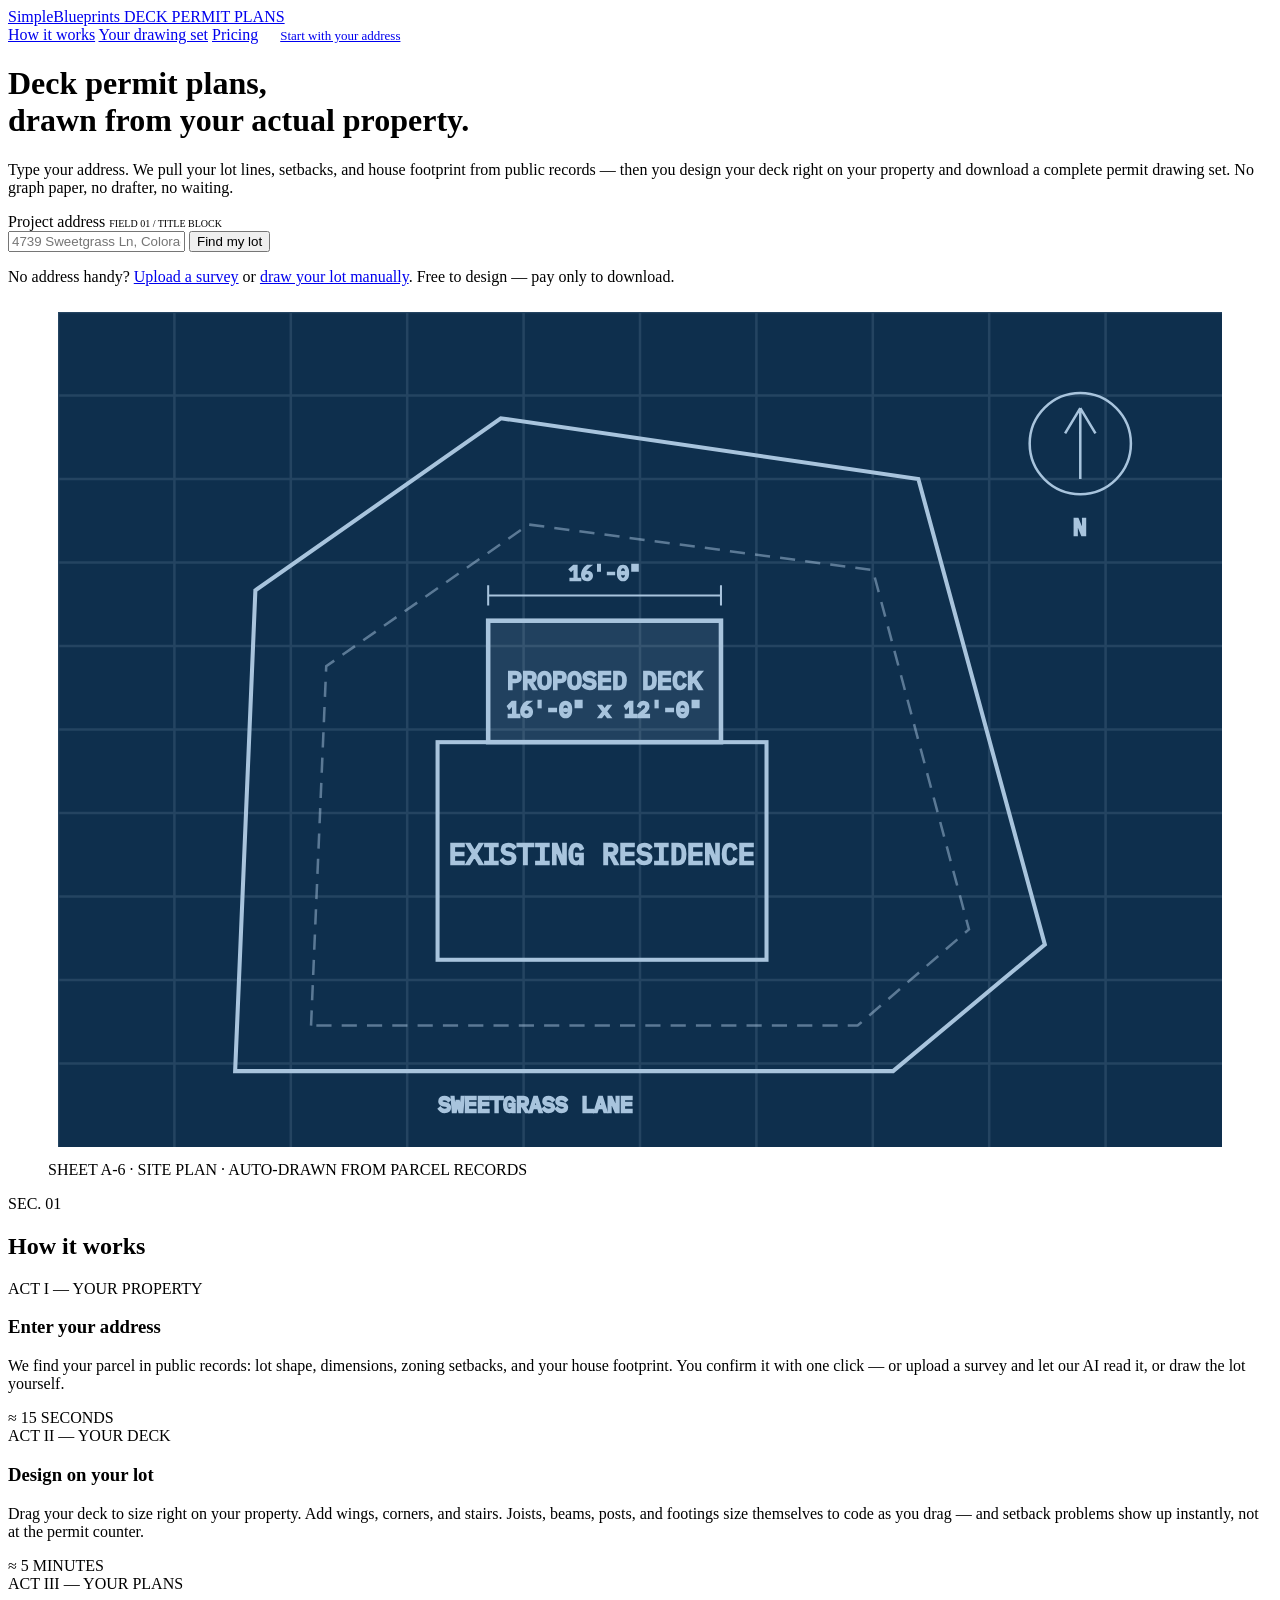
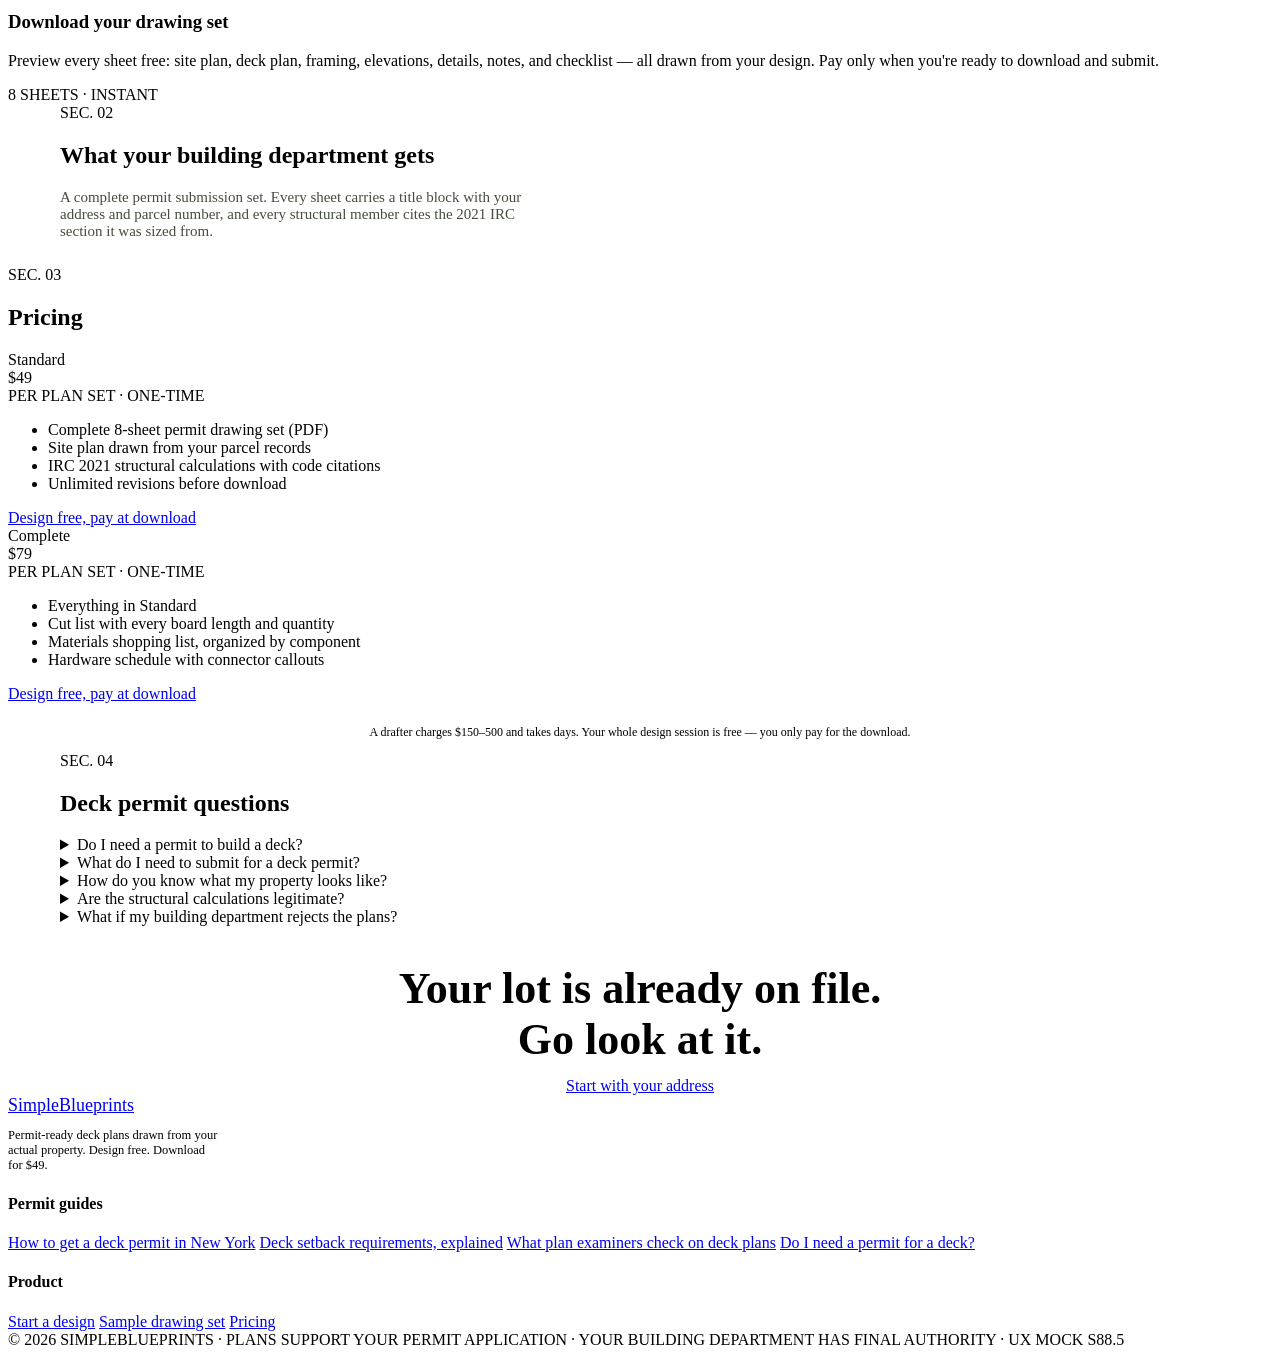
==== backend/static/uxmock/index.html @ 94072fe0 "S88.5: mount UX mock at /mock (fenced revert block in main.py + backend/static/uxmock/). Clean-sheet" ====
<!DOCTYPE html>
<html lang="en">
<head>
<meta charset="UTF-8">
<meta name="viewport" content="width=device-width, initial-scale=1.0">
<title>Deck Permit Plans From Your Address | SimpleBlueprints</title>
<meta name="description" content="Permit-ready deck plans drawn from your actual property. Enter your address, design your deck, and download a complete 7-sheet permit drawing set with IRC structural calculations. Free to design, $49 to download.">
<meta name="keywords" content="deck permit plans, permit ready deck plans, deck plan generator, deck blueprint for permit, deck plans for permits">
<meta name="robots" content="noindex">
<meta property="og:type" content="website">
<meta property="og:title" content="Deck Permit Plans From Your Address | SimpleBlueprints">
<meta property="og:description" content="Enter your address. We pull your lot, setbacks, and house from public records, and you design your deck on your actual property. Complete permit drawing set, $49.">
<meta property="og:url" content="https://simpleblueprints.xyz/">
<meta property="og:site_name" content="SimpleBlueprints">
<meta name="twitter:card" content="summary_large_image">
<link rel="icon" href="data:image/svg+xml,<svg xmlns='http://www.w3.org/2000/svg' viewBox='0 0 32 32'><rect width='32' height='32' rx='4' fill='%2317456e'/><path d='M7 24 V10 h18 v14 z M7 17 h18 M13 10 v14' stroke='white' stroke-width='1.6' fill='none'/></svg>">
<link rel="preconnect" href="https://fonts.googleapis.com">
<link rel="preconnect" href="https://fonts.gstatic.com" crossorigin>
<link href="https://fonts.googleapis.com/css2?family=Barlow+Condensed:wght@500;600;700&family=Public+Sans:ital,wght@0,400;0,600;1,400&family=IBM+Plex+Mono:wght@400;500&display=swap" rel="stylesheet">
<link rel="stylesheet" href="/static/uxmock/css/site.css">
<script type="application/ld+json">
{
  "@context": "https://schema.org",
  "@type": "FAQPage",
  "mainEntity": [
    {"@type": "Question", "name": "Do I need a permit to build a deck?",
     "acceptedAnswer": {"@type": "Answer", "text": "In most jurisdictions, yes. Decks attached to a house, taller than 30 inches, or larger than 200 square feet typically require a building permit with a site plan and structural drawings. Your local building department makes the final call."}},
    {"@type": "Question", "name": "What do I need to submit for a deck permit?",
     "acceptedAnswer": {"@type": "Answer", "text": "Most building departments ask for a site plan showing your lot, house, deck, and setbacks, plus framing plans, elevations, structural details, and general notes. SimpleBlueprints generates all of these as one 8-sheet drawing set from your design."}},
    {"@type": "Question", "name": "How does SimpleBlueprints know my property?",
     "acceptedAnswer": {"@type": "Answer", "text": "We look up your parcel in public records to get your lot shape, dimensions, and zoning setbacks, and detect your house footprint from mapping data. You confirm and adjust everything before designing. You can also upload a property survey or draw your lot manually."}},
    {"@type": "Question", "name": "How much do deck permit plans cost?",
     "acceptedAnswer": {"@type": "Answer", "text": "Designing your deck and previewing every sheet is free. Downloading your complete permit drawing set costs $49, or $79 with a full cut list and materials shopping list. Hiring a drafter typically costs $150 to $500 and takes days."}},
    {"@type": "Question", "name": "Are the structural calculations code-compliant?",
     "acceptedAnswer": {"@type": "Answer", "text": "Joists, beams, posts, and footings are sized from the 2021 International Residential Code prescriptive tables, with the code sections cited on your plans. Your building department always has final authority over approval."}}
  ]
}
</script>
</head>
<body>

<nav class="nav" aria-label="Main">
  <a class="wordmark" href="/mock">
    <span class="wm-main">SimpleBlueprints</span>
    <span class="wm-sub">DECK PERMIT PLANS</span>
  </a>
  <div class="nav-links">
    <a href="#how">How it works</a>
    <a href="#sheets">Your drawing set</a>
    <a href="#pricing">Pricing</a>
    <a class="btn primary" style="padding:9px 18px;font-size:13px" href="/mock/app">Start with your address</a>
  </div>
</nav>

<header class="hero">
  <div>
    <h1>Deck permit plans,<br>drawn from <span class="accent">your actual property.</span></h1>
    <p class="lede">Type your address. We pull your lot lines, setbacks, and house footprint from public records — then you design your deck right on your property and download a complete permit drawing set. No graph paper, no drafter, no waiting.</p>

    <form class="addr-card sheet" action="/mock/app" method="get" aria-label="Start with your address">
      <div class="addr-head">
        <span class="tb-label">Project address</span>
        <span class="mono" style="font-size:10px;color:var(--mut)">FIELD 01 / TITLE BLOCK</span>
      </div>
      <div class="addr-row">
        <input type="text" name="address" placeholder="4739 Sweetgrass Ln, Colorado Springs, CO" autocomplete="street-address" aria-label="Property address">
        <button class="btn primary" type="submit">Find my lot</button>
      </div>
      <p class="addr-alt">No address handy? <a href="/mock/app?mode=survey">Upload a survey</a> or <a href="/mock/app?mode=manual">draw your lot manually</a>. Free to design — pay only to download.</p>
    </form>
  </div>

  <figure class="hero-fig">
    <div class="sheet" style="padding:10px">
      <!-- cyanotype site plan vignette -->
      <svg viewBox="0 0 460 330" role="img" aria-label="Sample site plan drawing of a lot with a house and deck">
        <rect width="460" height="330" fill="#0e2f4d"/>
        <g stroke="#a8c4dd" fill="none" stroke-width="1">
          <g opacity=".14">
            <path d="M0 0 H460 M0 33 H460 M0 66 H460 M0 99 H460 M0 132 H460 M0 165 H460 M0 198 H460 M0 231 H460 M0 264 H460 M0 297 H460"/>
            <path d="M0 0 V330 M46 0 V330 M92 0 V330 M138 0 V330 M184 0 V330 M230 0 V330 M276 0 V330 M322 0 V330 M368 0 V330 M414 0 V330"/>
          </g>
          <polygon points="70,300 78,110 175,42 340,66 390,250 330,300" stroke-width="1.6"/>
          <polygon points="100,282 106,140 186,84 322,102 360,244 316,282" stroke-dasharray="6 4" opacity=".5"/>
          <rect x="150" y="170" width="130" height="86" stroke-width="1.6"/>
          <text x="215" y="218" fill="#a8c4dd" font-family="IBM Plex Mono, monospace" font-size="11" text-anchor="middle">EXISTING RESIDENCE</text>
          <rect x="170" y="122" width="92" height="48" stroke-width="1.8" fill="#a8c4dd" fill-opacity=".12"/>
          <text x="216" y="149" fill="#e9f1f8" font-family="IBM Plex Mono, monospace" font-size="10" text-anchor="middle">PROPOSED DECK</text>
          <text x="216" y="160" fill="#a8c4dd" font-family="IBM Plex Mono, monospace" font-size="8.5" text-anchor="middle">16'-0" x 12'-0"</text>
          <path d="M170 112 H262 M170 108 V116 M262 108 V116" stroke-width=".8"/>
          <text x="216" y="106" fill="#a8c4dd" font-family="IBM Plex Mono, monospace" font-size="8" text-anchor="middle">16'-0"</text>
          <circle cx="404" cy="52" r="20"/><path d="M404 66 V38 M404 38 l-6 10 M404 38 l6 10"/>
          <text x="404" y="88" fill="#a8c4dd" font-family="IBM Plex Mono, monospace" font-size="9" text-anchor="middle">N</text>
          <text x="150" y="316" fill="#a8c4dd" font-family="IBM Plex Mono, monospace" font-size="8.5">SWEETGRASS LANE</text>
        </g>
      </svg>
    </div>
    <figcaption class="cap">SHEET A-6 · SITE PLAN · AUTO-DRAWN FROM PARCEL RECORDS</figcaption>
  </figure>
</header>

<section class="section" id="how" aria-labelledby="how-h">
  <div class="sec-head"><span class="sec-no">SEC. 01</span><h2 id="how-h">How it works</h2></div>
  <div class="acts">
    <article class="act">
      <div class="act-tag">ACT I — YOUR PROPERTY</div>
      <h3>Enter your address</h3>
      <p>We find your parcel in public records: lot shape, dimensions, zoning setbacks, and your house footprint. You confirm it with one click — or upload a survey and let our AI read it, or draw the lot yourself.</p>
      <div class="act-time">≈ 15 SECONDS</div>
    </article>
    <article class="act">
      <div class="act-tag">ACT II — YOUR DECK</div>
      <h3>Design on your lot</h3>
      <p>Drag your deck to size right on your property. Add wings, corners, and stairs. Joists, beams, posts, and footings size themselves to code as you drag — and setback problems show up instantly, not at the permit counter.</p>
      <div class="act-time">≈ 5 MINUTES</div>
    </article>
    <article class="act">
      <div class="act-tag">ACT III — YOUR PLANS</div>
      <h3>Download your drawing set</h3>
      <p>Preview every sheet free: site plan, deck plan, framing, elevations, details, notes, and checklist — all drawn from your design. Pay only when you're ready to download and submit.</p>
      <div class="act-time">8 SHEETS · INSTANT</div>
    </article>
  </div>
</section>

<section class="section" id="sheets" aria-labelledby="sheets-h" style="background:var(--paper);max-width:none">
  <div style="max-width:1160px;margin:0 auto">
    <div class="sec-head"><span class="sec-no">SEC. 02</span><h2 id="sheets-h">What your building department gets</h2></div>
    <p style="max-width:64ch;margin-bottom:26px;color:#454d3f;font-size:15px">A complete permit submission set. Every sheet carries a title block with your address and parcel number, and every structural member cites the 2021 IRC section it was sized from.</p>
    <div class="sheets-strip" id="sample-sheets"><!-- filled by JS --></div>
  </div>
</section>

<section class="section" id="pricing" aria-labelledby="pricing-h">
  <div class="sec-head"><span class="sec-no">SEC. 03</span><h2 id="pricing-h">Pricing</h2></div>
  <div class="pricing">
    <div class="price-card">
      <div class="pc-tier">Standard</div>
      <div class="pc-price"><span>$</span>49</div>
      <div class="pc-per">PER PLAN SET · ONE-TIME</div>
      <ul>
        <li>Complete 8-sheet permit drawing set (PDF)</li>
        <li>Site plan drawn from your parcel records</li>
        <li>IRC 2021 structural calculations with code citations</li>
        <li>Unlimited revisions before download</li>
      </ul>
      <a class="btn ghost" href="/mock/app">Design free, pay at download</a>
    </div>
    <div class="price-card featured">
      <div class="pc-tier">Complete</div>
      <div class="pc-price"><span>$</span>79</div>
      <div class="pc-per">PER PLAN SET · ONE-TIME</div>
      <ul>
        <li>Everything in Standard</li>
        <li>Cut list with every board length and quantity</li>
        <li>Materials shopping list, organized by component</li>
        <li>Hardware schedule with connector callouts</li>
      </ul>
      <a class="btn primary" href="/mock/app">Design free, pay at download</a>
    </div>
  </div>
  <p style="text-align:center;margin-top:22px;font-family:var(--mono);font-size:12px;color:var(--mut)">A drafter charges $150–500 and takes days. Your whole design session is free — you only pay for the download.</p>
</section>

<section class="section" aria-labelledby="faq-h" style="background:var(--paper);max-width:none">
  <div style="max-width:1160px;margin:0 auto">
    <div class="sec-head"><span class="sec-no">SEC. 04</span><h2 id="faq-h">Deck permit questions</h2></div>
    <div class="faq">
      <details>
        <summary>Do I need a permit to build a deck?</summary>
        <p class="faq-a">In most jurisdictions, yes. Decks attached to a house, taller than 30 inches above grade, or larger than about 200 square feet typically require a building permit — which means a site plan and structural drawings. Your local building department makes the final call, and it's always worth a phone call to confirm before you build.</p>
      </details>
      <details>
        <summary>What do I need to submit for a deck permit?</summary>
        <p class="faq-a">Most departments want a site plan showing your lot, house, the proposed deck, and setback distances; a framing plan; elevations; structural details for footings, posts, and the ledger connection; and general notes. SimpleBlueprints generates all of these from one design session, in one drawing set.</p>
      </details>
      <details>
        <summary>How do you know what my property looks like?</summary>
        <p class="faq-a">We look up your parcel in public records to get your lot boundary, dimensions, and zoning setbacks, and detect your house footprint from public mapping data. Nothing is submitted anywhere — you confirm and adjust everything yourself before designing. If records for your lot are thin, upload your property survey and our AI will read it, or draw the lot manually.</p>
      </details>
      <details>
        <summary>Are the structural calculations legitimate?</summary>
        <p class="faq-a">Joists, beams, posts, and footings are sized from the 2021 International Residential Code prescriptive tables (R507), adjusted for your snow load and frost depth, with the code sections printed on your plans. Plans support your permit application; the building department always has final authority.</p>
      </details>
      <details>
        <summary>What if my building department rejects the plans?</summary>
        <p class="faq-a">Come back, revise your design, and re-download — revisions to a purchased plan set are free. Departments usually mark up exactly what they want changed, and most changes take minutes in the designer.</p>
      </details>
    </div>
  </div>
</section>

<section class="section" style="text-align:center">
  <h2 class="disp" style="font-size:clamp(26px,4vw,44px);margin-bottom:12px">Your lot is already on file.<br>Go look at it.</h2>
  <a class="btn primary" style="font-size:16px;padding:15px 30px" href="/mock/app">Start with your address</a>
</section>

<footer class="footer">
  <div class="f-grid">
    <div>
      <a class="wordmark" href="/mock" style="margin-bottom:8px"><span class="wm-main" style="font-size:18px">SimpleBlueprints</span></a>
      <p style="font-size:12.5px;color:var(--mut);max-width:34ch">Permit-ready deck plans drawn from your actual property. Design free. Download for $49.</p>
    </div>
    <div>
      <h4>Permit guides</h4>
      <a href="#" title="Planned content">How to get a deck permit in New York</a>
      <a href="#" title="Planned content">Deck setback requirements, explained</a>
      <a href="#" title="Planned content">What plan examiners check on deck plans</a>
      <a href="#" title="Planned content">Do I need a permit for a deck?</a>
    </div>
    <div>
      <h4>Product</h4>
      <a href="/mock/app">Start a design</a>
      <a href="#sheets">Sample drawing set</a>
      <a href="#pricing">Pricing</a>
    </div>
  </div>
  <div class="f-legal">© 2026 SIMPLEBLUEPRINTS · PLANS SUPPORT YOUR PERMIT APPLICATION · YOUR BUILDING DEPARTMENT HAS FINAL AUTHORITY · UX MOCK S88.5</div>
</footer>

<script src="/static/uxmock/js/spec.js"></script>
<script src="/static/uxmock/js/sheets.js"></script>
<script>
// Render the 7 sample sheet thumbnails from a canned demo design
document.addEventListener('DOMContentLoaded', function () {
  var demo = SBPSheets.demoState();
  var strip = document.getElementById('sample-sheets');
  SBPSheets.sheetList().forEach(function (s) {
    var d = document.createElement('div');
    d.className = 'sheet-thumb';
    d.innerHTML = SBPSheets.render(s.id, demo, { thumb: true }) +
      '<div class="st-cap"><b>' + s.no + '</b><span>' + s.name + '</span></div>';
    strip.appendChild(d);
  });
});
</script>
</body>
</html>
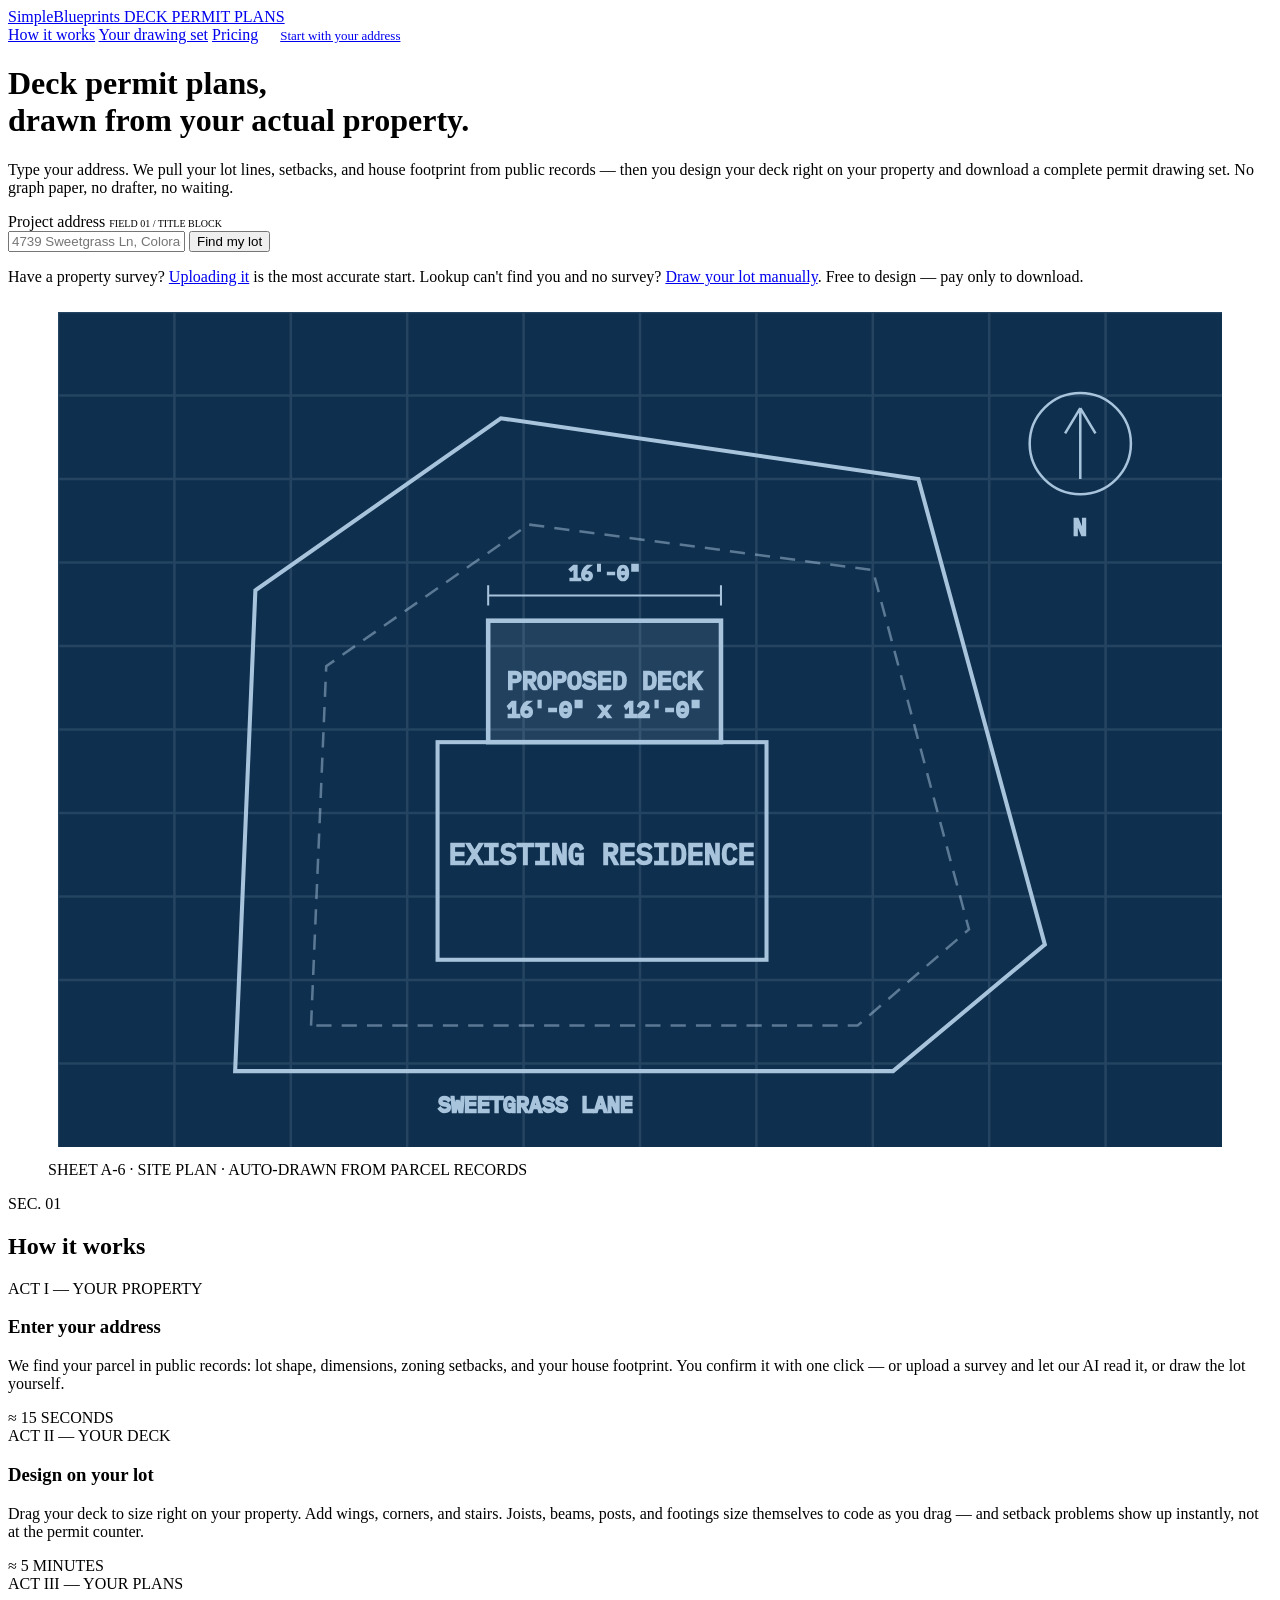
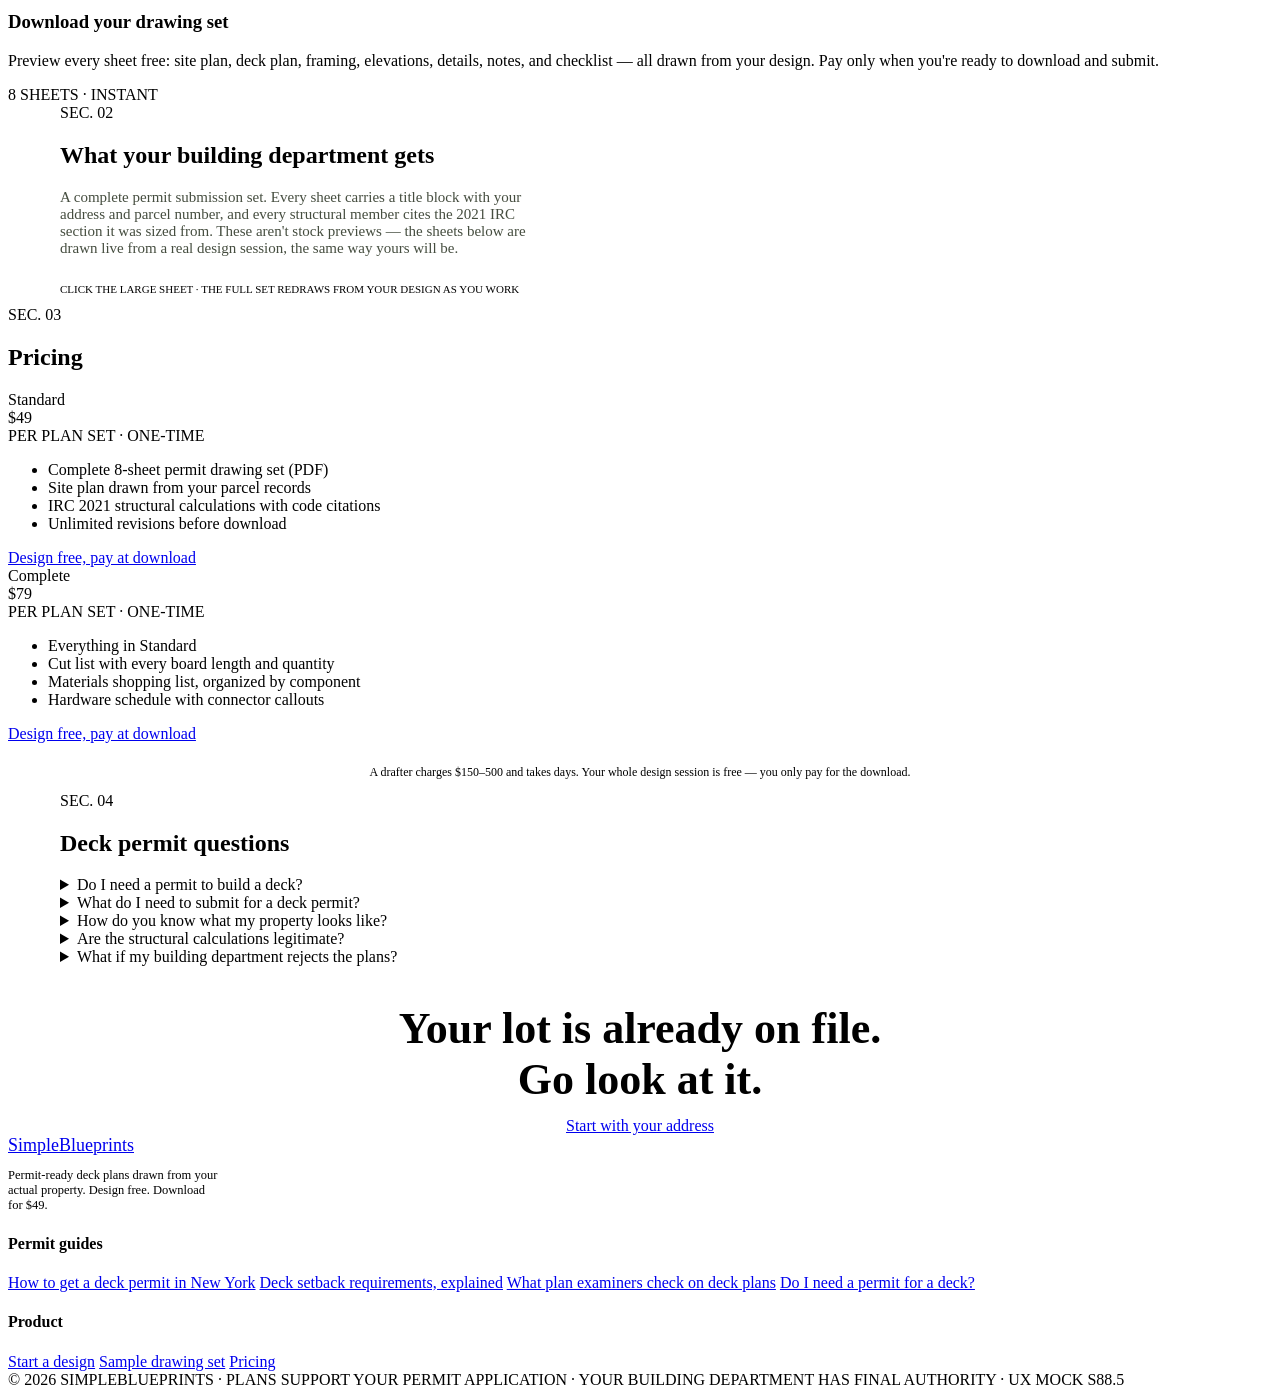
==== commit e0d8da2a: "S88.5 push 3: featured deck-plan sheet + richer sheet annotations (fix cover clipping, site setback " ====
--- a/backend/static/uxmock/index.html
+++ b/backend/static/uxmock/index.html
@@ -66,7 +66,7 @@
         <input type="text" name="address" placeholder="4739 Sweetgrass Ln, Colorado Springs, CO" autocomplete="street-address" aria-label="Property address">
         <button class="btn primary" type="submit">Find my lot</button>
       </div>
-      <p class="addr-alt">No address handy? <a href="/mock/app?mode=survey">Upload a survey</a> or <a href="/mock/app?mode=manual">draw your lot manually</a>. Free to design — pay only to download.</p>
+      <p class="addr-alt">Have a property survey? <a href="/mock/app?mode=survey">Uploading it</a> is the most accurate start. Lookup can't find you and no survey? <a href="/mock/app?mode=manual">Draw your lot manually</a>. Free to design — pay only to download.</p>
     </form>
   </div>
 
@@ -126,8 +126,9 @@
 <section class="section" id="sheets" aria-labelledby="sheets-h" style="background:var(--paper);max-width:none">
   <div style="max-width:1160px;margin:0 auto">
     <div class="sec-head"><span class="sec-no">SEC. 02</span><h2 id="sheets-h">What your building department gets</h2></div>
-    <p style="max-width:64ch;margin-bottom:26px;color:#454d3f;font-size:15px">A complete permit submission set. Every sheet carries a title block with your address and parcel number, and every structural member cites the 2021 IRC section it was sized from.</p>
+    <p style="max-width:64ch;margin-bottom:26px;color:#454d3f;font-size:15px">A complete permit submission set. Every sheet carries a title block with your address and parcel number, and every structural member cites the 2021 IRC section it was sized from. These aren't stock previews — the sheets below are drawn live from a real design session, the same way yours will be.</p>
     <div class="sheets-strip" id="sample-sheets"><!-- filled by JS --></div>
+    <p style="margin-top:14px;font-family:var(--mono);font-size:11px;color:var(--mut)">CLICK THE LARGE SHEET · THE FULL SET REDRAWS FROM YOUR DESIGN AS YOU WORK</p>
   </div>
 </section>
 
@@ -225,11 +226,15 @@
 document.addEventListener('DOMContentLoaded', function () {
   var demo = SBPSheets.demoState();
   var strip = document.getElementById('sample-sheets');
-  SBPSheets.sheetList().forEach(function (s) {
+  var featured = 'plan';
+  var list = SBPSheets.sheetList().slice().sort(function (a, b) {
+    return (a.id === featured ? -1 : 0) - (b.id === featured ? -1 : 0);
+  });
+  list.forEach(function (s) {
     var d = document.createElement('div');
-    d.className = 'sheet-thumb';
+    d.className = 'sheet-thumb' + (s.id === featured ? ' feature' : '');
     d.innerHTML = SBPSheets.render(s.id, demo, { thumb: true }) +
-      '<div class="st-cap"><b>' + s.no + '</b><span>' + s.name + '</span></div>';
+      '<div class="st-cap"><b>' + s.no + '</b><span>' + s.name + (s.id === featured ? ' · DRAWN FROM A LIVE DESIGN' : '') + '</span></div>';
     strip.appendChild(d);
   });
 });
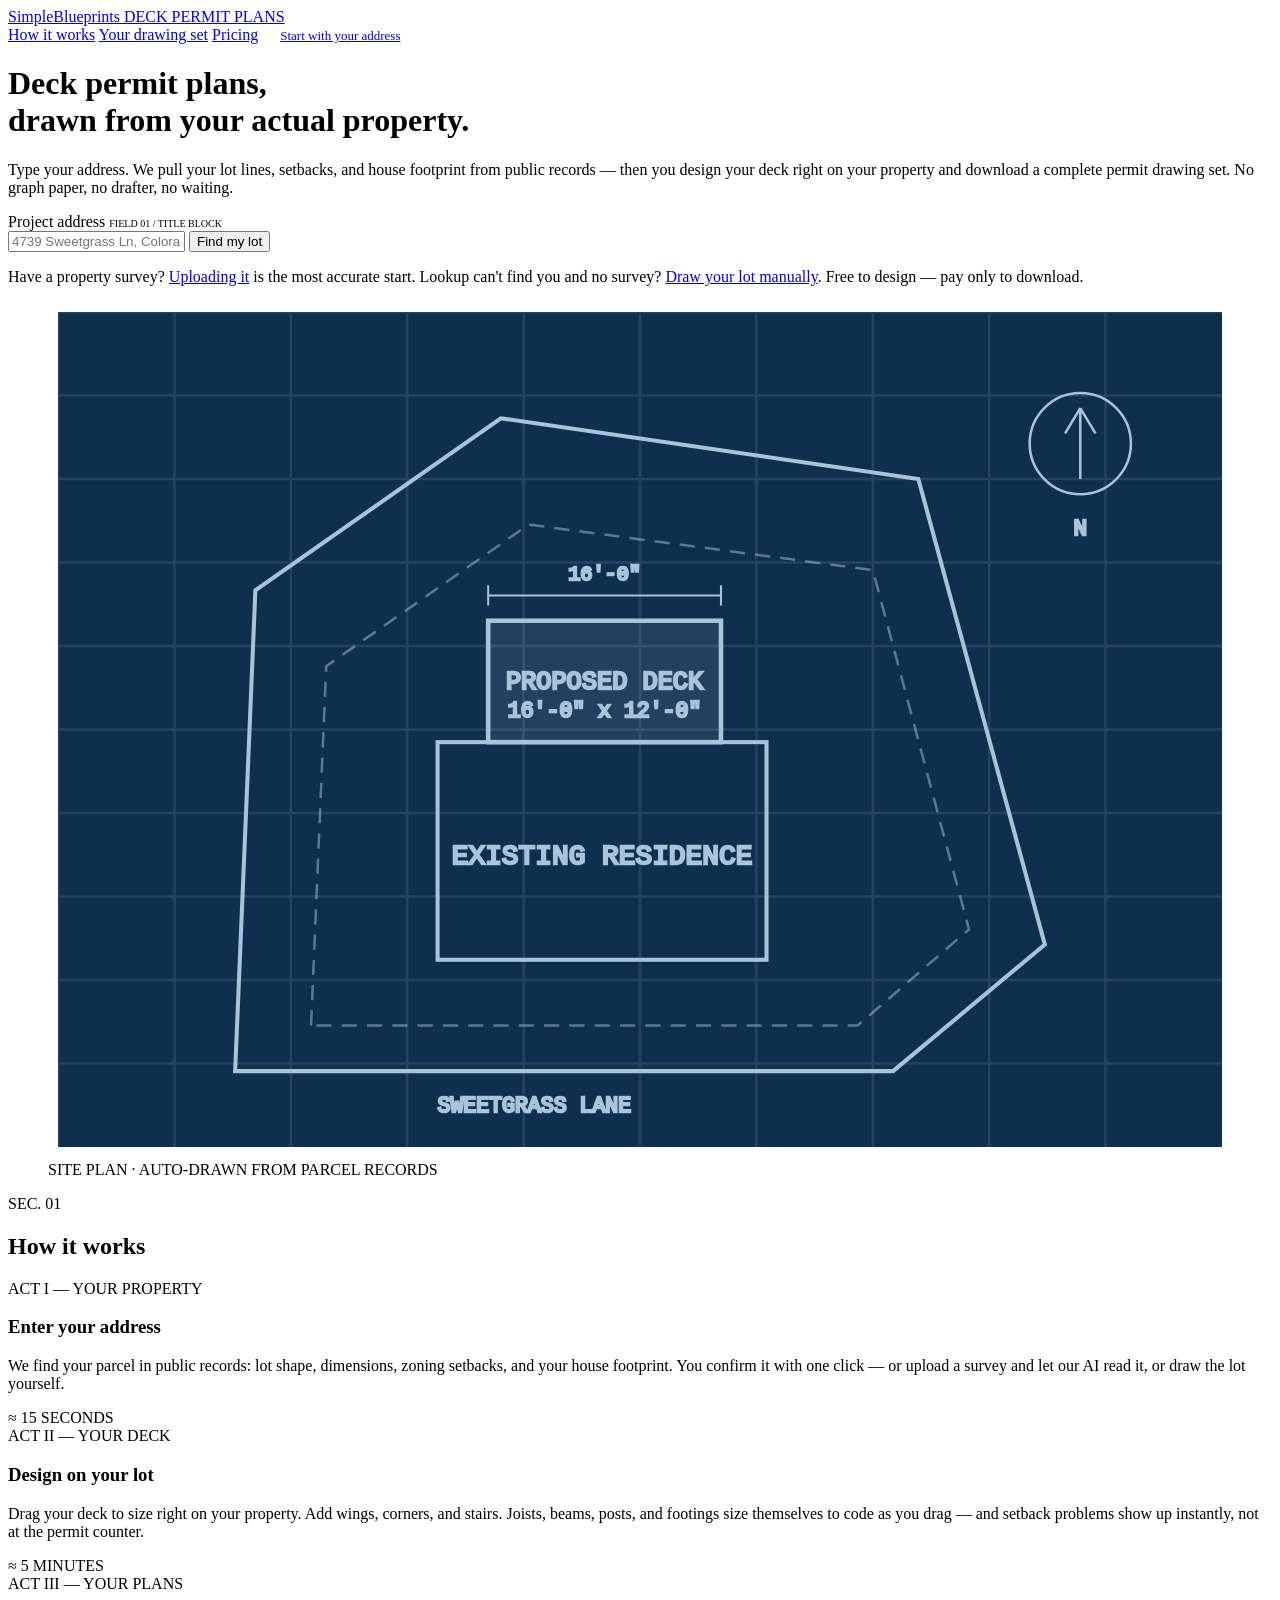
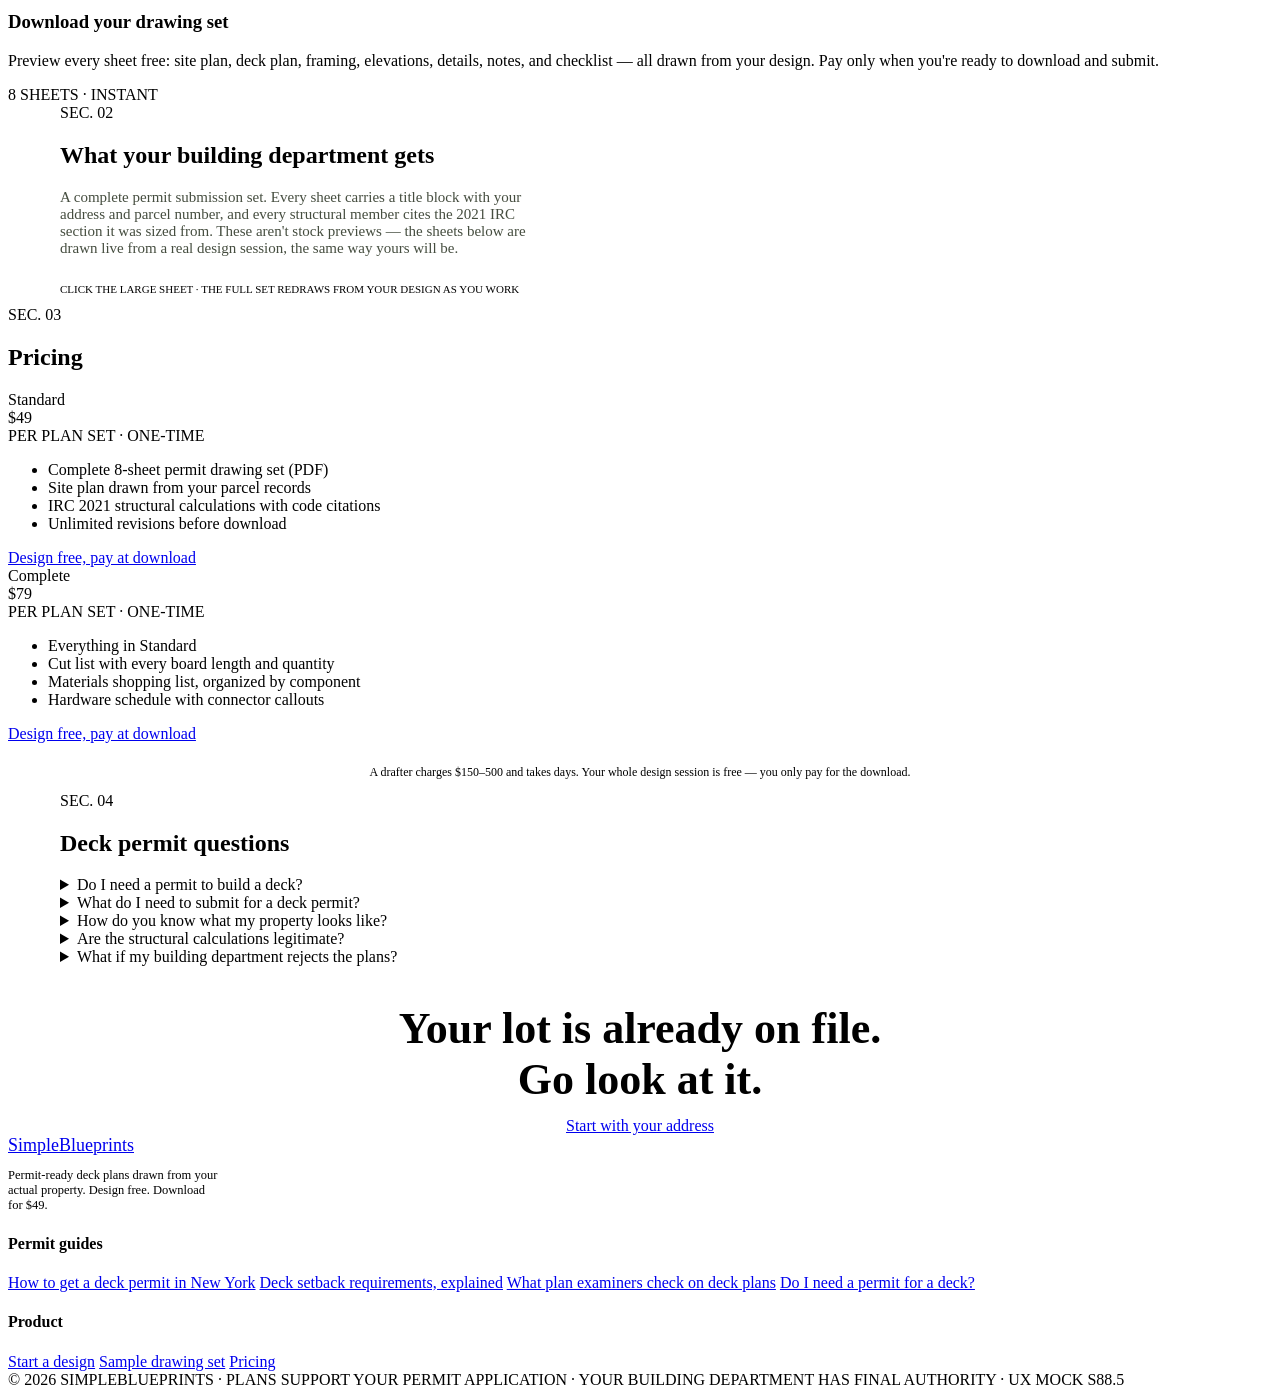
==== commit ae7e6fef: "S88.5 push 10: single source of truth for sheet imagery -- landing hero + sample strip now use REAL " ====
--- a/backend/static/uxmock/index.html
+++ b/backend/static/uxmock/index.html
@@ -16,7 +16,7 @@
 <link rel="icon" href="data:image/svg+xml,<svg xmlns='http://www.w3.org/2000/svg' viewBox='0 0 32 32'><rect width='32' height='32' rx='4' fill='%2317456e'/><path d='M7 24 V10 h18 v14 z M7 17 h18 M13 10 v14' stroke='white' stroke-width='1.6' fill='none'/></svg>">
 <link rel="preconnect" href="https://fonts.googleapis.com">
 <link rel="preconnect" href="https://fonts.gstatic.com" crossorigin>
-<link href="https://fonts.googleapis.com/css2?family=Barlow+Condensed:wght@500;600;700&family=Public+Sans:ital,wght@0,400;0,600;1,400&family=IBM+Plex+Mono:wght@400;500&display=swap" rel="stylesheet">
+<link href="https://fonts.googleapis.com/css2?family=DM+Sans:ital,opsz,wght@0,9..40,400;0,9..40,500;0,9..40,600;0,9..40,700;1,9..40,400&family=DM+Mono:wght@400;500&display=swap" rel="stylesheet">
 <link rel="stylesheet" href="/static/uxmock/css/site.css">
 <script type="application/ld+json">
 {
@@ -71,7 +71,7 @@
   </div>
 
   <figure class="hero-fig">
-    <div class="sheet" style="padding:10px">
+    <div class="sheet" style="padding:10px" id="hero-sheet">
       <!-- cyanotype site plan vignette -->
       <svg viewBox="0 0 460 330" role="img" aria-label="Sample site plan drawing of a lot with a house and deck">
         <rect width="460" height="330" fill="#0e2f4d"/>
@@ -95,7 +95,7 @@
         </g>
       </svg>
     </div>
-    <figcaption class="cap">SHEET A-6 · SITE PLAN · AUTO-DRAWN FROM PARCEL RECORDS</figcaption>
+    <figcaption class="cap" id="hero-cap">SITE PLAN · AUTO-DRAWN FROM PARCEL RECORDS</figcaption>
   </figure>
 </header>
 
@@ -226,6 +226,7 @@
 document.addEventListener('DOMContentLoaded', function () {
   var demo = SBPSheets.demoState();
   var strip = document.getElementById('sample-sheets');
+  // instant fallback: local facsimiles (replaced by real pipeline renders below)
   var featured = 'plan';
   var list = SBPSheets.sheetList().slice().sort(function (a, b) {
     return (a.id === featured ? -1 : 0) - (b.id === featured ? -1 : 0);
@@ -234,9 +235,30 @@
     var d = document.createElement('div');
     d.className = 'sheet-thumb' + (s.id === featured ? ' feature' : '');
     d.innerHTML = SBPSheets.render(s.id, demo, { thumb: true }) +
-      '<div class="st-cap"><b>' + s.no + '</b><span>' + s.name + (s.id === featured ? ' · DRAWN FROM A LIVE DESIGN' : '') + '</span></div>';
+      '<div class="st-cap"><b>' + s.no + '</b><span>' + s.name + '</span></div>';
     strip.appendChild(d);
   });
+  // real thing: sheets rendered by the production pipeline (cached server-side)
+  fetch('/api/mock/sample-sheets')
+    .then(function (r) { if (!r.ok) throw new Error('HTTP ' + r.status); return r.json(); })
+    .then(function (resp) {
+      var sheets = (resp.sheets || []).filter(function (x) { return x.png; });
+      if (!sheets.length) return;
+      strip.innerHTML = '';
+      sheets.forEach(function (sh, i) {
+        var d = document.createElement('div');
+        d.className = 'sheet-thumb' + (i === 1 ? ' feature' : '');
+        d.innerHTML = '<img src="data:image/png;base64,' + sh.png + '" alt="' + sh.name + ' sample sheet" style="width:100%;display:block">' +
+          '<div class="st-cap"><b>' + sh.no + '</b><span>' + sh.name + (i === 1 ? ' · REAL RENDER' : '') + '</span></div>';
+        strip.appendChild(d);
+      });
+      var site = sheets.filter(function (x) { return /SITE/.test(x.name); })[0];
+      if (site) {
+        document.getElementById('hero-sheet').innerHTML = '<img src="data:image/png;base64,' + site.png + '" alt="Sample site plan sheet" style="width:100%;display:block">';
+        document.getElementById('hero-cap').textContent = 'SHEET ' + site.no + ' · SITE PLAN · RENDERED BY THE PRODUCTION PIPELINE';
+      }
+    })
+    .catch(function () { /* facsimiles stay */ });
 });
 </script>
 </body>
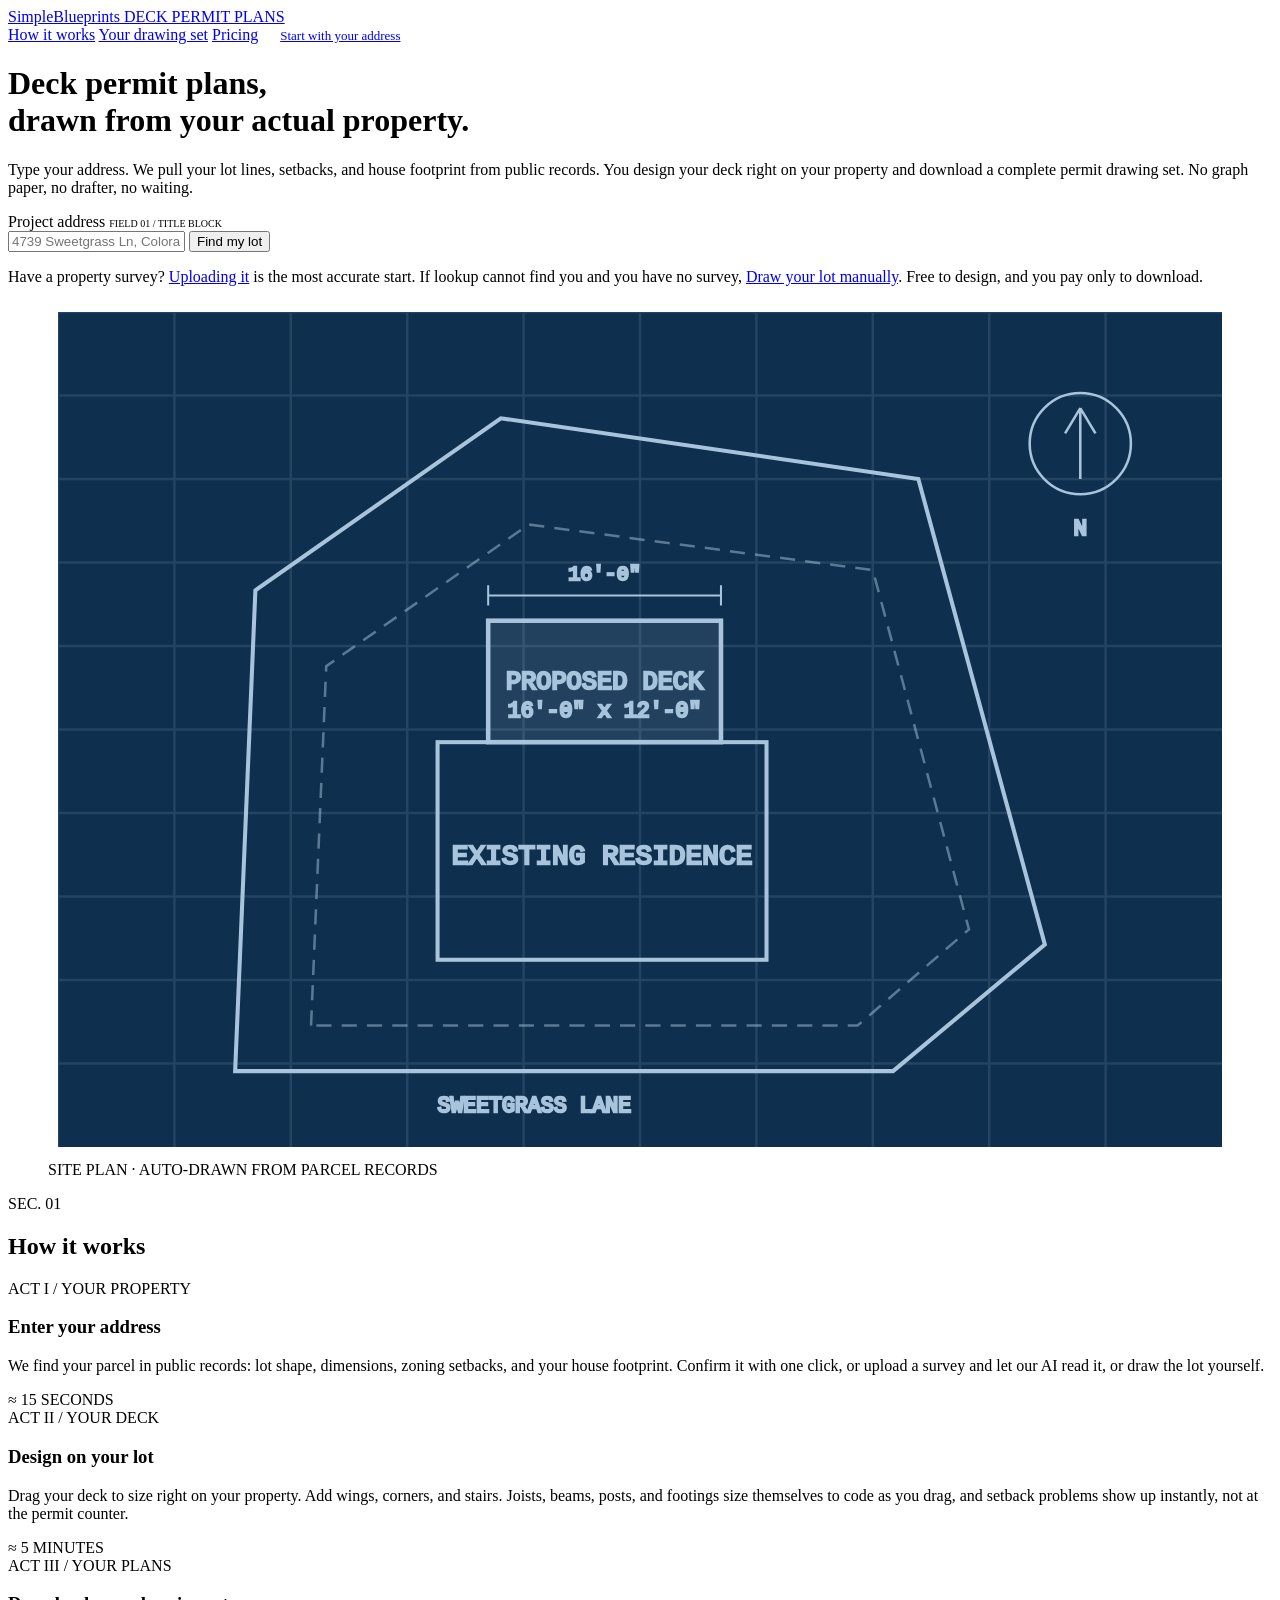
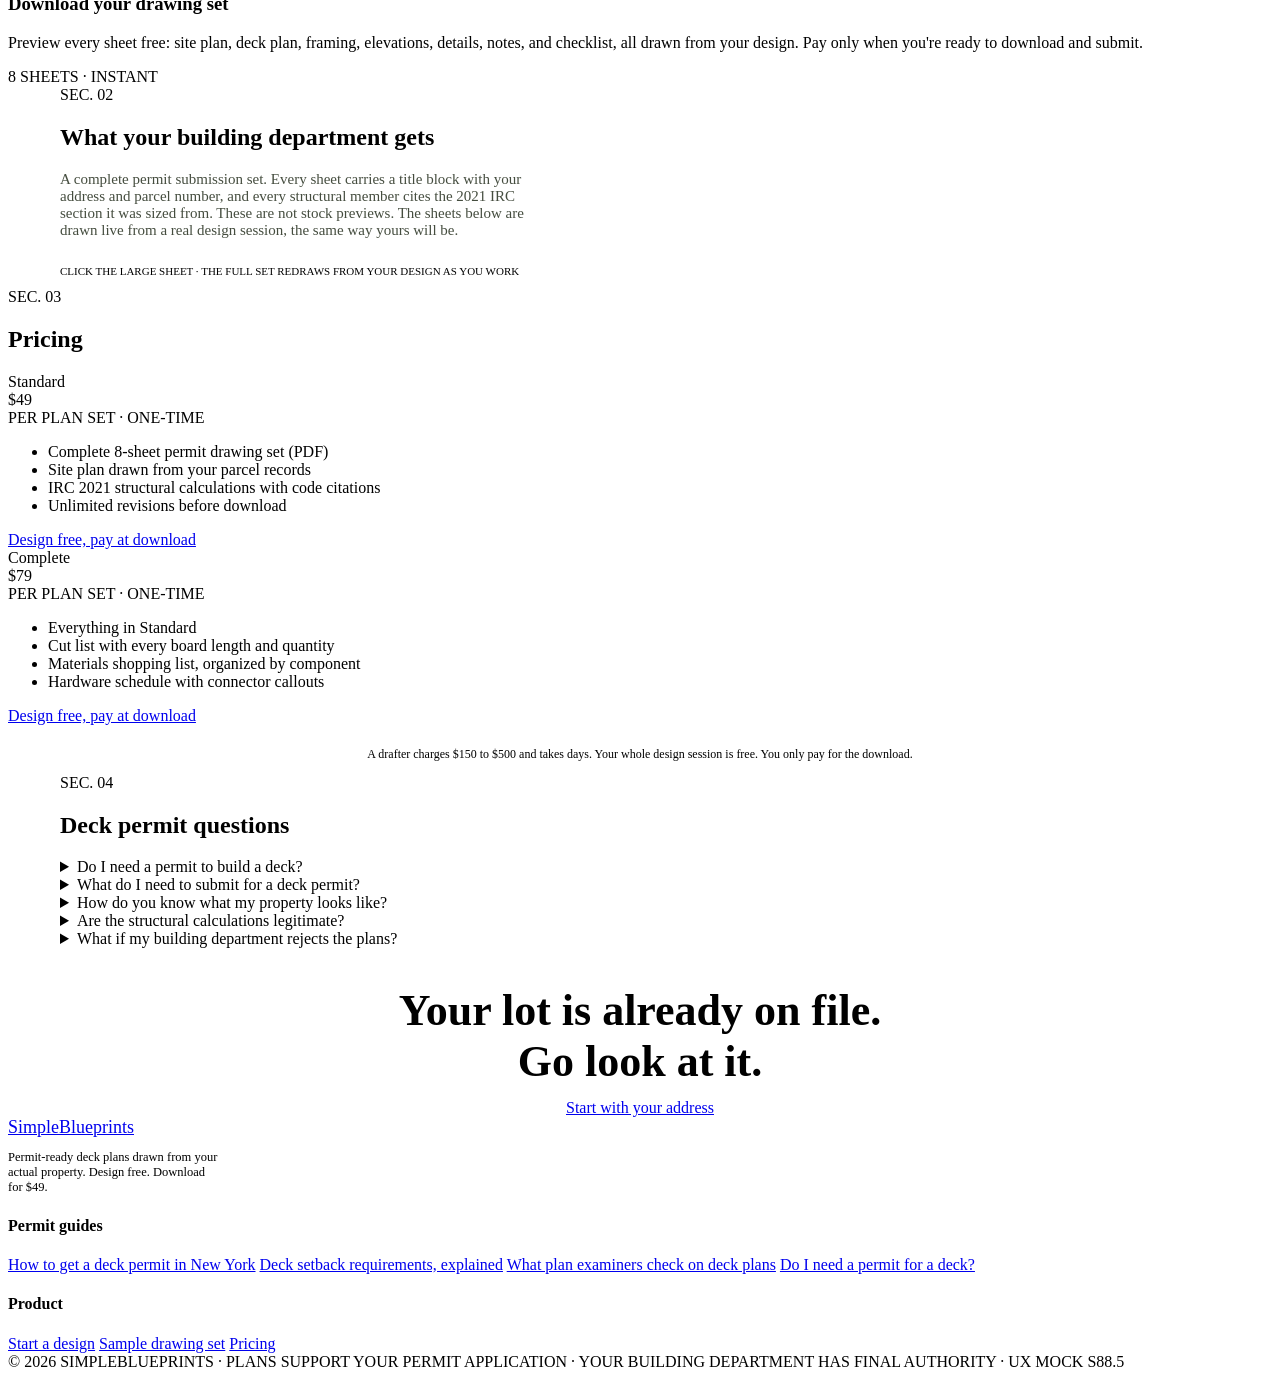
==== commit b0c59b51: "S95 push 7: remove em and en dashes from the S88.5 mock Brings the mock in line with the copy standa" ====
--- a/backend/static/uxmock/index.html
+++ b/backend/static/uxmock/index.html
@@ -17,7 +17,7 @@
 <link rel="preconnect" href="https://fonts.googleapis.com">
 <link rel="preconnect" href="https://fonts.gstatic.com" crossorigin>
 <link href="https://fonts.googleapis.com/css2?family=DM+Sans:ital,opsz,wght@0,9..40,400;0,9..40,500;0,9..40,600;0,9..40,700;1,9..40,400&family=DM+Mono:wght@400;500&display=swap" rel="stylesheet">
-<link rel="stylesheet" href="/static/uxmock/css/site.css">
+<link rel="stylesheet" href="/static/uxmock/css/site.css?v=s95f">
 <script type="application/ld+json">
 {
   "@context": "https://schema.org",
@@ -55,7 +55,7 @@
 <header class="hero">
   <div>
     <h1>Deck permit plans,<br>drawn from <span class="accent">your actual property.</span></h1>
-    <p class="lede">Type your address. We pull your lot lines, setbacks, and house footprint from public records — then you design your deck right on your property and download a complete permit drawing set. No graph paper, no drafter, no waiting.</p>
+    <p class="lede">Type your address. We pull your lot lines, setbacks, and house footprint from public records. You design your deck right on your property and download a complete permit drawing set. No graph paper, no drafter, no waiting.</p>
 
     <form class="addr-card sheet" action="/mock/app" method="get" aria-label="Start with your address">
       <div class="addr-head">
@@ -66,7 +66,7 @@
         <input type="text" name="address" placeholder="4739 Sweetgrass Ln, Colorado Springs, CO" autocomplete="street-address" aria-label="Property address">
         <button class="btn primary" type="submit">Find my lot</button>
       </div>
-      <p class="addr-alt">Have a property survey? <a href="/mock/app?mode=survey">Uploading it</a> is the most accurate start. Lookup can't find you and no survey? <a href="/mock/app?mode=manual">Draw your lot manually</a>. Free to design — pay only to download.</p>
+      <p class="addr-alt">Have a property survey? <a href="/mock/app?mode=survey">Uploading it</a> is the most accurate start. If lookup cannot find you and you have no survey, <a href="/mock/app?mode=manual">Draw your lot manually</a>. Free to design, and you pay only to download.</p>
     </form>
   </div>
 
@@ -103,21 +103,21 @@
   <div class="sec-head"><span class="sec-no">SEC. 01</span><h2 id="how-h">How it works</h2></div>
   <div class="acts">
     <article class="act">
-      <div class="act-tag">ACT I — YOUR PROPERTY</div>
+      <div class="act-tag">ACT I / YOUR PROPERTY</div>
       <h3>Enter your address</h3>
-      <p>We find your parcel in public records: lot shape, dimensions, zoning setbacks, and your house footprint. You confirm it with one click — or upload a survey and let our AI read it, or draw the lot yourself.</p>
+      <p>We find your parcel in public records: lot shape, dimensions, zoning setbacks, and your house footprint. Confirm it with one click, or upload a survey and let our AI read it, or draw the lot yourself.</p>
       <div class="act-time">≈ 15 SECONDS</div>
     </article>
     <article class="act">
-      <div class="act-tag">ACT II — YOUR DECK</div>
+      <div class="act-tag">ACT II / YOUR DECK</div>
       <h3>Design on your lot</h3>
-      <p>Drag your deck to size right on your property. Add wings, corners, and stairs. Joists, beams, posts, and footings size themselves to code as you drag — and setback problems show up instantly, not at the permit counter.</p>
+      <p>Drag your deck to size right on your property. Add wings, corners, and stairs. Joists, beams, posts, and footings size themselves to code as you drag, and setback problems show up instantly, not at the permit counter.</p>
       <div class="act-time">≈ 5 MINUTES</div>
     </article>
     <article class="act">
-      <div class="act-tag">ACT III — YOUR PLANS</div>
+      <div class="act-tag">ACT III / YOUR PLANS</div>
       <h3>Download your drawing set</h3>
-      <p>Preview every sheet free: site plan, deck plan, framing, elevations, details, notes, and checklist — all drawn from your design. Pay only when you're ready to download and submit.</p>
+      <p>Preview every sheet free: site plan, deck plan, framing, elevations, details, notes, and checklist, all drawn from your design. Pay only when you're ready to download and submit.</p>
       <div class="act-time">8 SHEETS · INSTANT</div>
     </article>
   </div>
@@ -126,7 +126,7 @@
 <section class="section" id="sheets" aria-labelledby="sheets-h" style="background:var(--paper);max-width:none">
   <div style="max-width:1160px;margin:0 auto">
     <div class="sec-head"><span class="sec-no">SEC. 02</span><h2 id="sheets-h">What your building department gets</h2></div>
-    <p style="max-width:64ch;margin-bottom:26px;color:#454d3f;font-size:15px">A complete permit submission set. Every sheet carries a title block with your address and parcel number, and every structural member cites the 2021 IRC section it was sized from. These aren't stock previews — the sheets below are drawn live from a real design session, the same way yours will be.</p>
+    <p style="max-width:64ch;margin-bottom:26px;color:#454d3f;font-size:15px">A complete permit submission set. Every sheet carries a title block with your address and parcel number, and every structural member cites the 2021 IRC section it was sized from. These are not stock previews. The sheets below are drawn live from a real design session, the same way yours will be.</p>
     <div class="sheets-strip" id="sample-sheets"><!-- filled by JS --></div>
     <p style="margin-top:14px;font-family:var(--mono);font-size:11px;color:var(--mut)">CLICK THE LARGE SHEET · THE FULL SET REDRAWS FROM YOUR DESIGN AS YOU WORK</p>
   </div>
@@ -160,7 +160,7 @@
       <a class="btn primary" href="/mock/app">Design free, pay at download</a>
     </div>
   </div>
-  <p style="text-align:center;margin-top:22px;font-family:var(--mono);font-size:12px;color:var(--mut)">A drafter charges $150–500 and takes days. Your whole design session is free — you only pay for the download.</p>
+  <p style="text-align:center;margin-top:22px;font-family:var(--mono);font-size:12px;color:var(--mut)">A drafter charges $150 to $500 and takes days. Your whole design session is free. You only pay for the download.</p>
 </section>
 
 <section class="section" aria-labelledby="faq-h" style="background:var(--paper);max-width:none">
@@ -169,7 +169,7 @@
     <div class="faq">
       <details>
         <summary>Do I need a permit to build a deck?</summary>
-        <p class="faq-a">In most jurisdictions, yes. Decks attached to a house, taller than 30 inches above grade, or larger than about 200 square feet typically require a building permit — which means a site plan and structural drawings. Your local building department makes the final call, and it's always worth a phone call to confirm before you build.</p>
+        <p class="faq-a">In most jurisdictions, yes. Decks attached to a house, taller than 30 inches above grade, or larger than about 200 square feet typically require a building permit, which means a site plan and structural drawings. Your local building department makes the final call, and it's always worth a phone call to confirm before you build.</p>
       </details>
       <details>
         <summary>What do I need to submit for a deck permit?</summary>
@@ -177,7 +177,7 @@
       </details>
       <details>
         <summary>How do you know what my property looks like?</summary>
-        <p class="faq-a">We look up your parcel in public records to get your lot boundary, dimensions, and zoning setbacks, and detect your house footprint from public mapping data. Nothing is submitted anywhere — you confirm and adjust everything yourself before designing. If records for your lot are thin, upload your property survey and our AI will read it, or draw the lot manually.</p>
+        <p class="faq-a">We look up your parcel in public records to get your lot boundary, dimensions, and zoning setbacks, and detect your house footprint from public mapping data. Nothing is submitted anywhere. You confirm and adjust everything yourself before designing. If records for your lot are thin, upload your property survey and our AI will read it, or draw the lot manually.</p>
       </details>
       <details>
         <summary>Are the structural calculations legitimate?</summary>
@@ -185,7 +185,7 @@
       </details>
       <details>
         <summary>What if my building department rejects the plans?</summary>
-        <p class="faq-a">Come back, revise your design, and re-download — revisions to a purchased plan set are free. Departments usually mark up exactly what they want changed, and most changes take minutes in the designer.</p>
+        <p class="faq-a">Come back, revise your design, and re-download. Revisions to a purchased plan set are free. Departments usually mark up exactly what they want changed, and most changes take minutes in the designer.</p>
       </details>
     </div>
   </div>
@@ -219,8 +219,8 @@
   <div class="f-legal">© 2026 SIMPLEBLUEPRINTS · PLANS SUPPORT YOUR PERMIT APPLICATION · YOUR BUILDING DEPARTMENT HAS FINAL AUTHORITY · UX MOCK S88.5</div>
 </footer>
 
-<script src="/static/uxmock/js/spec.js"></script>
-<script src="/static/uxmock/js/sheets.js"></script>
+<script src="/static/uxmock/js/spec.js?v=s95f"></script>
+<script src="/static/uxmock/js/sheets.js?v=s95f"></script>
 <script>
 // Render the 7 sample sheet thumbnails from a canned demo design
 document.addEventListener('DOMContentLoaded', function () {
